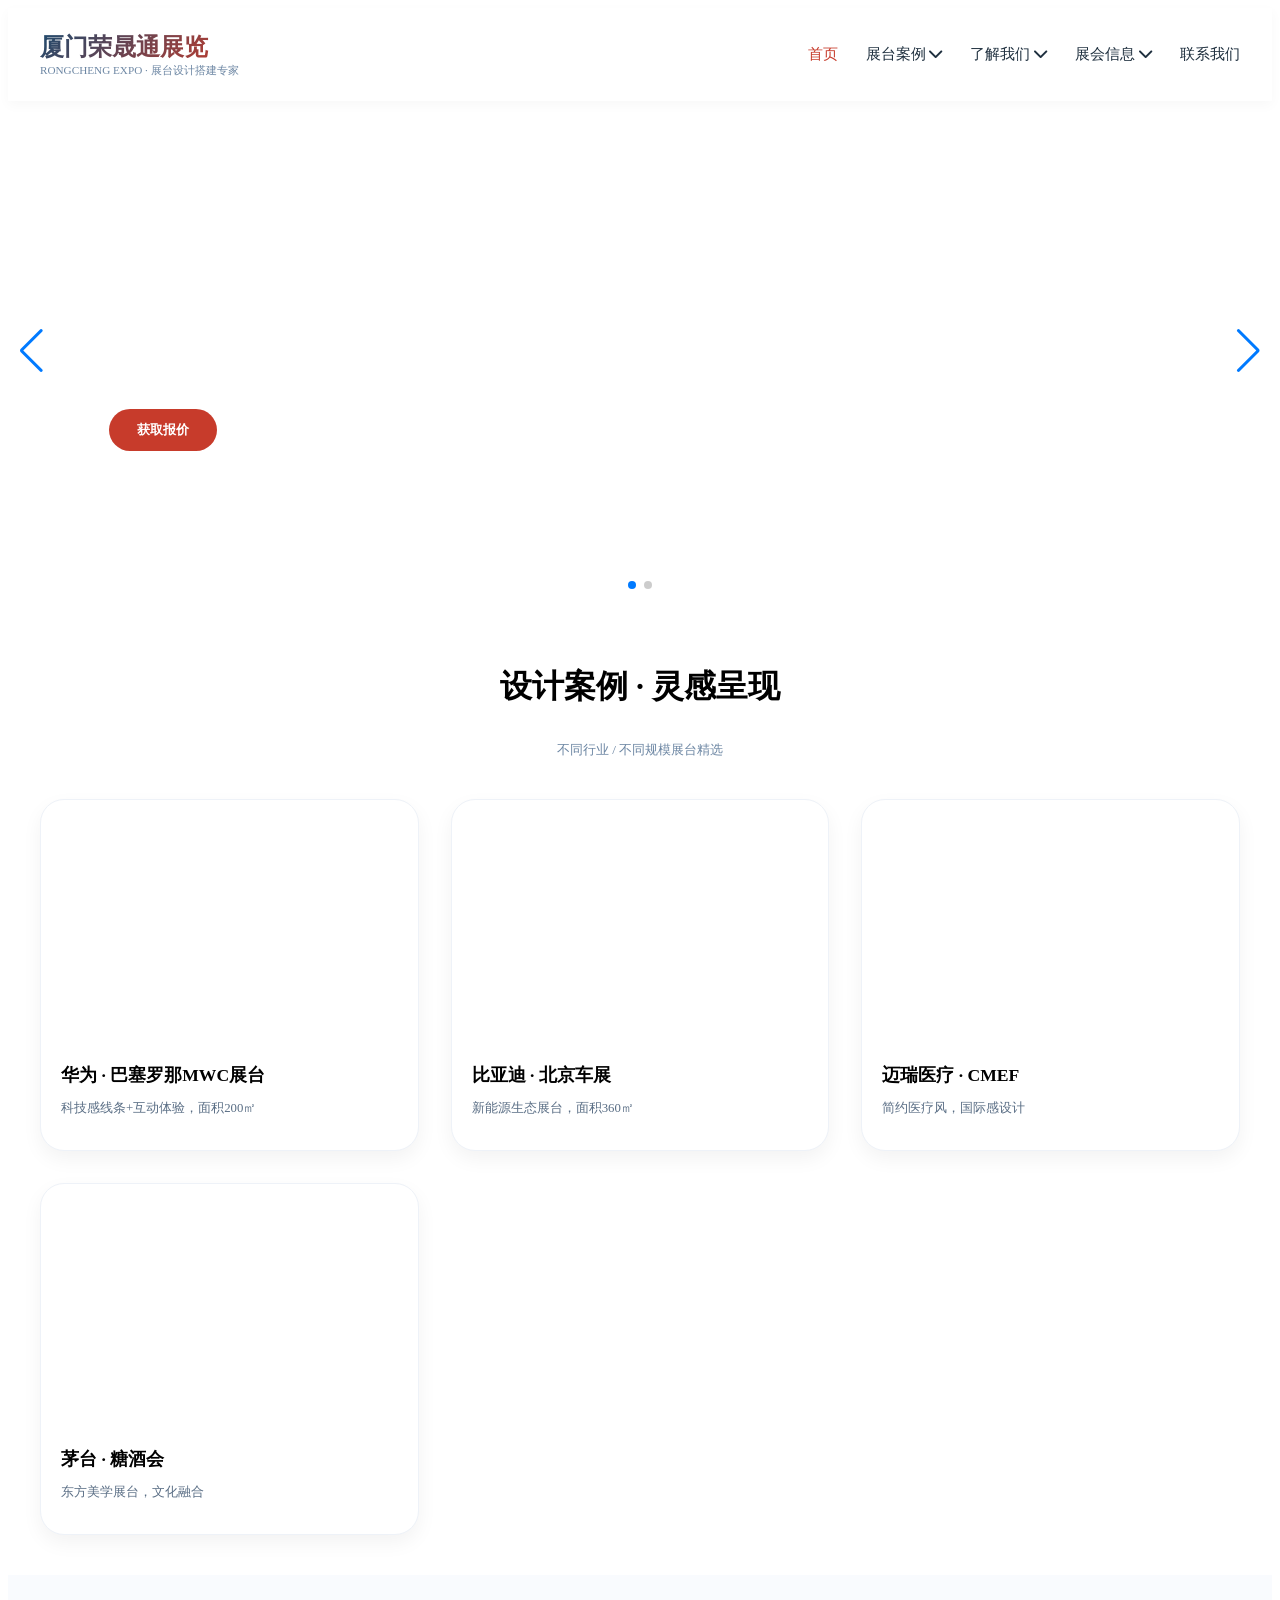
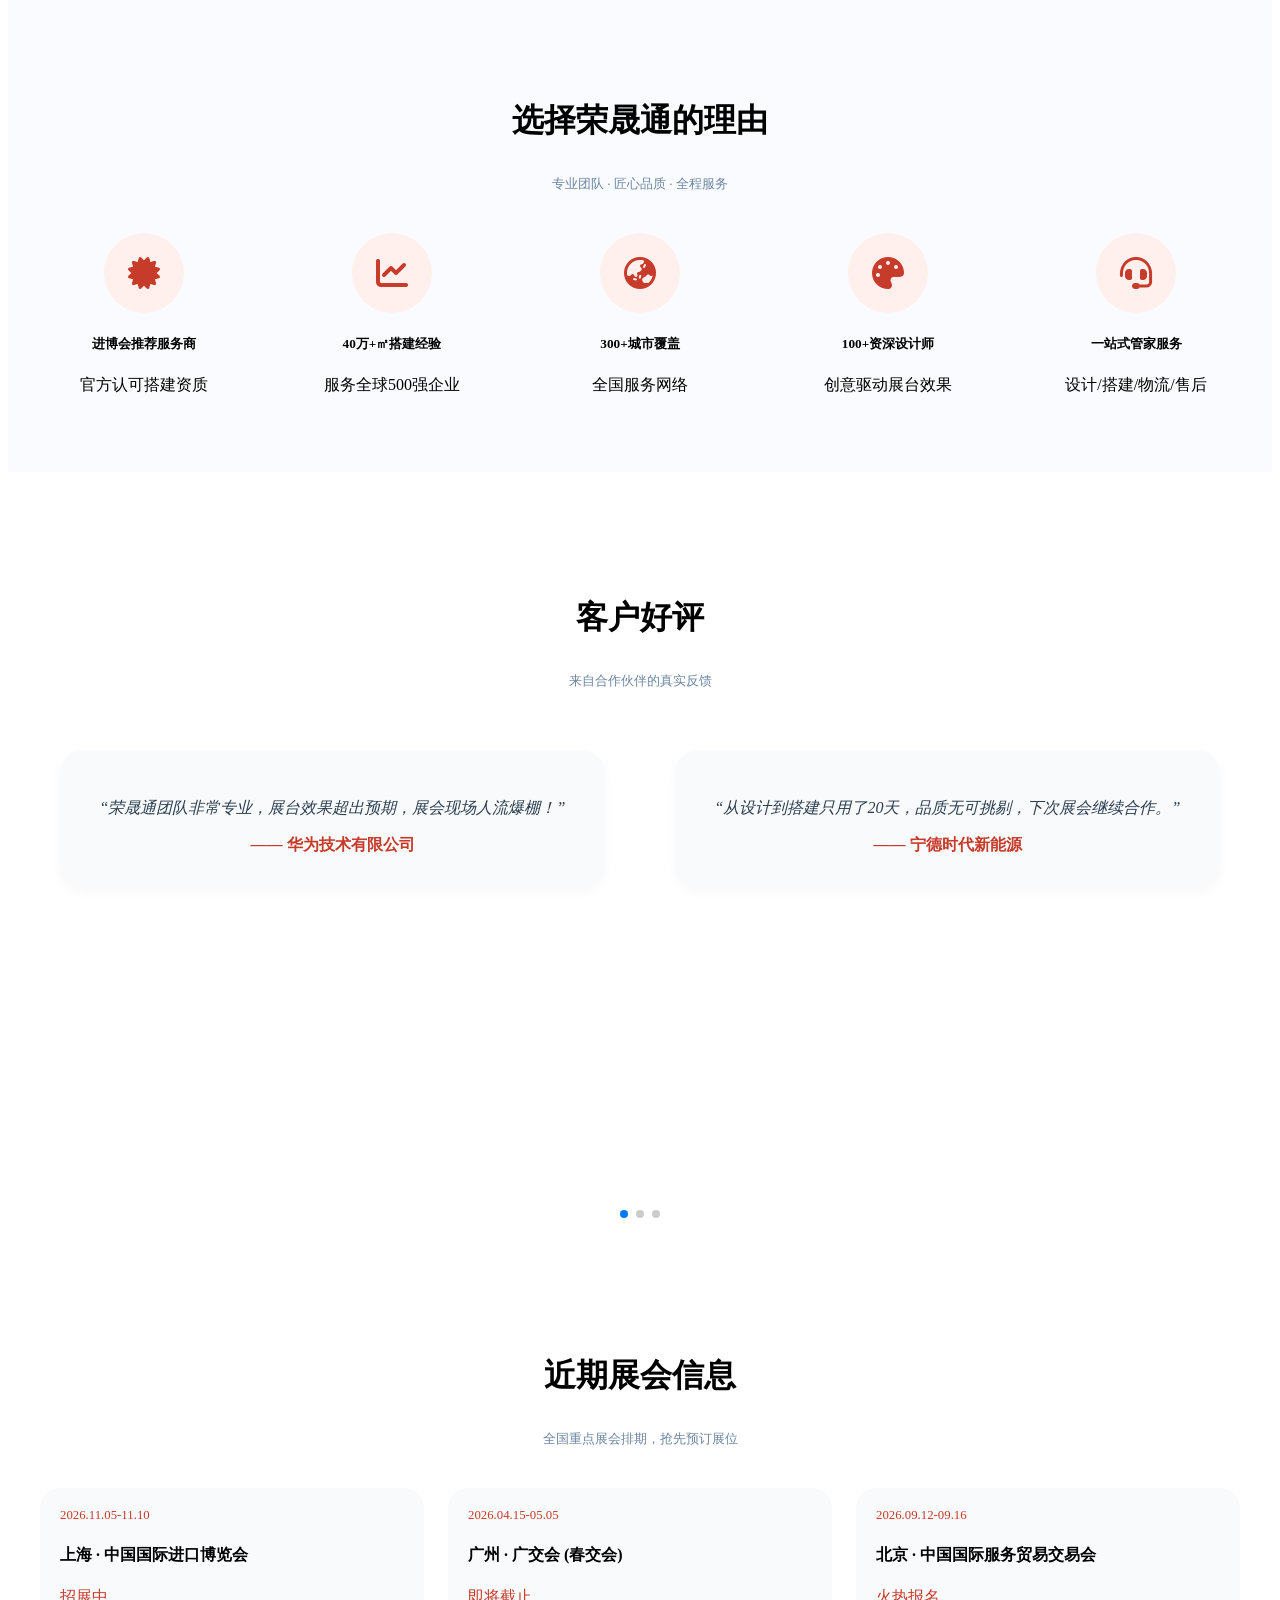
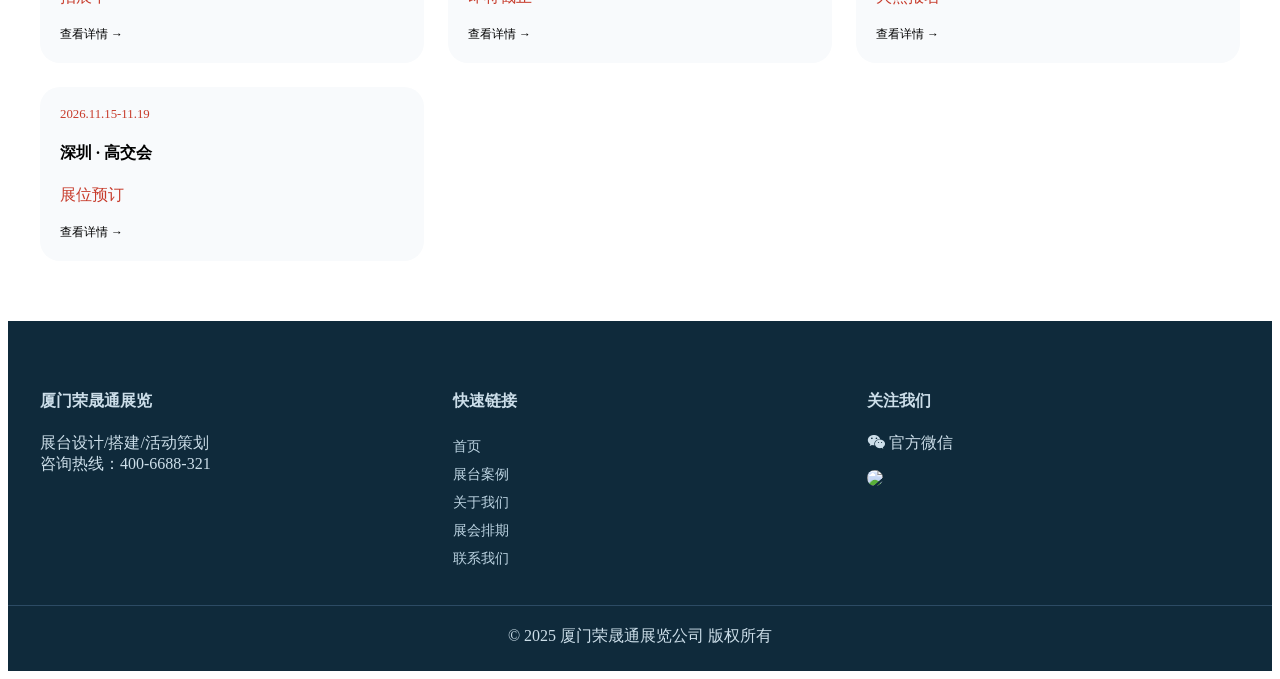
==== index.html @ c9ca5834 "Add files via upload" ====
<!DOCTYPE html>
<html lang="zh-CN">
<head>
    <meta charset="UTF-8">
    <meta name="viewport" content="width=device-width, initial-scale=1.0, maximum-scale=1.0, user-scalable=yes">
    <title>厦门荣晟通展览 | 全球展览设计搭建专家</title>
    <!-- 引入 Google Fonts & Font Awesome & Swiper -->
    <link href="https://fonts.googleapis.com/css2?family=Inter:opsz,wght@14..32,300;14..32,400;14..32,500;14..32,600;14..32,700;14..32,800&display=swap" rel="stylesheet">
    <link rel="stylesheet" href="https://cdnjs.cloudflare.com/ajax/libs/font-awesome/6.0.0-beta3/css/all.min.css">
    <link rel="stylesheet" href="https://cdn.jsdelivr.net/npm/swiper@11/swiper-bundle.min.css" />
    <!-- 引入公共样式（包含导航栏、页脚等） -->
    <link rel="stylesheet" href="common.css">
    <style>
        
        /* 轮播图 */
        .swiper {
            width: 100%;
            height: 500px;
        }
        .swiper-slide {
            background-size: cover;
            background-position: center;
            position: relative;
        }
        .slide-caption {
            position: absolute;
            bottom: 30%;
            left: 8%;
            color: white;
            z-index: 2;
            max-width: 550px;
        }
        .slide-caption h2 {
            font-size: 2.5rem;
            font-weight: 800;
            margin-bottom: 16px;
        }

        /* 通用标题 */
        .section-title {
            text-align: center;
            margin: 64px 0 40px;
        }
        .section-title h3 {
            font-size: 2rem;
            font-weight: 700;
        }
        .section-title small {
            color: #6c86a3;
            margin-top: 8px;
            display: block;
        }

        /* 卡片网格 (案例展示) */
        .case-grid {
            display: grid;
            grid-template-columns: repeat(auto-fill, minmax(320px, 1fr));
            gap: 32px;
            margin: 40px 0;
        }
        .case-card {
            background: white;
            border-radius: 24px;
            overflow: hidden;
            box-shadow: 0 8px 20px rgba(0,0,0,0.05);
            transition: 0.3s;
            cursor: pointer;
            border: 1px solid #eef2f8;
        }
        .case-card:hover {
            transform: translateY(-6px);
            box-shadow: 0 20px 30px -12px rgba(0,0,0,0.12);
        }
        .case-img {
            height: 220px;
            background-size: cover;
            background-position: center;
        }
        .case-info {
            padding: 20px;
        }
        .case-info h4 {
            font-size: 1.1rem;
            margin-bottom: 6px;
        }
        .case-info p {
            color: #5a6e85;
            font-size: 0.8rem;
        }

        /* 选择我们的理由 (5个特色) */
        .feature-section {
            background: #f9fbfe;
            padding: 60px 0;
            margin: 40px 0;
        }
        .features-grid {
            display: grid;
            grid-template-columns: repeat(auto-fit, minmax(200px, 1fr));
            gap: 40px;
            text-align: center;
        }
        .feature-icon {
            width: 80px;
            height: 80px;
            background: #fff0ed;
            border-radius: 60px;
            display: flex;
            align-items: center;
            justify-content: center;
            margin: 0 auto 20px;
            font-size: 2rem;
            color: #c73b2b;
        }

        /* 客户好评滚动（保持不变） */
        .testimonial-slider {
            background: #ffffff;
            padding: 20px 0 60px;
        }
        .testimonial-card {
            background: #f8fafc;
            border-radius: 24px;
            padding: 32px;
            text-align: center;
            margin: 20px;
            box-shadow: 0 4px 12px rgba(0,0,0,0.03);
        }
        .testimonial-card p {
            font-style: italic;
            color: #2c3e50;
        }
        .client-name {
            margin-top: 16px;
            font-weight: 600;
            color: #c73b2b;
        }

        /* 展会资讯列表 */
        .expo-news-grid {
            display: grid;
            grid-template-columns: repeat(auto-fill, minmax(300px, 1fr));
            gap: 24px;
            margin: 40px 0;
        }
        .news-item {
            background: #f8fafc;
            border-radius: 20px;
            padding: 20px;
            transition: 0.2s;
            cursor: pointer;
        }
        .news-date {
            color: #c73b2b;
            font-size: 0.8rem;
            margin-bottom: 8px;
        }

        /* 页脚 */
        .footer {
            background: #0f2a3b;
            color: #ccdee9;
            padding: 48px 0 24px;
            margin-top: 60px;
        }
        .footer-grid {
            display: grid;
            grid-template-columns: repeat(auto-fit, minmax(180px, 1fr));
            gap: 40px;
        }
        .footer a {
            color: #bdd4e2;
            text-decoration: none;
            font-size: 0.85rem;
            cursor: pointer;
            display: inline-block;
            margin: 5px 0;
        }
        .footer a:hover {
            color: white;
        }

        @media (max-width: 1024px) {
            .mega-menu {
                width: 90vw;
                left: 50%;
                transform: translateX(-50%);
            }
        }
        @media (max-width: 900px) {
            .nav-menu {
                display: none;
                width: 100%;
                flex-direction: column;
                background: white;
                padding: 20px;
                border-radius: 20px;
                gap: 20px;
            }
            .nav-menu.open {
                display: flex;
            }
            .mobile-toggle {
                display: block;
            }
            .mega-menu {
                position: static;
                width: 100%;
                transform: none;
                left: auto;
                box-shadow: none;
                padding: 16px 0 0 20px;
                opacity: 1;
                visibility: visible;
                display: none;
            }
            .nav-item:hover .mega-menu {
                display: block;
            }
            .container {
                padding: 0 20px;
            }
            .swiper {
                height: 350px;
            }
            .slide-caption h2 {
                font-size: 1.5rem;
            }
        }
        button, .case-card, .mega-link-item {
            cursor: pointer;
        }
        .btn-primary {
            background: #c73b2b;
            color: white;
            padding: 12px 28px;
            border-radius: 40px;
            font-weight: 600;
            display: inline-block;
            margin-top: 20px;
            border: none;
            font-family: inherit;
            cursor: pointer;
            text-decoration: none;
        }
        .more-btn {
            display: inline-block;
            margin-top: 20px;
            color: #c73b2b;
            font-weight: 600;
            text-decoration: none;
            cursor: pointer;
        }
    </style>
</head>
<body>


<!-- 主导航栏 (单层 + 巨型下拉) -->
<header class="main-navbar">
    <div class="container nav-container">
        <div class="logo-area">
            <div class="logo-text" onclick="location.href='index.html'">厦门荣晟通展览</div>
            <div class="logo-sub">RONGCHENG EXPO · 展台设计搭建专家</div>
        </div>
        <button class="mobile-toggle" id="mobileToggle"><i class="fas fa-bars"></i></button>
        <ul class="nav-menu" id="navMenu">
            <!-- 首页菜单添加 active 类实现高亮 -->
            <li class="nav-item active"><a href="index.html">首页</a></li>
            
            <!-- 展台设计案例 (巨型下拉 - 纵向布局) -->
            <li class="nav-item has-mega">
                <a href="case.html">展台案例 <i class="fas fa-chevron-down"></i></a>
                <div class="mega-menu">
                    <!-- 行业案例区块 -->
                    <div class="mega-section">
                        <h4>行业案例</h4>
                        <div class="mega-links">
                            <div class="mega-link-item" onclick="location.href='case.html?category=tech'">
                                <img src="https://picsum.photos/id/0/50/50" alt="科技"><div class="info"><h5>科技电子展台</h5><p>华为/大疆展台设计</p></div>
                            </div>
                            <div class="mega-link-item" onclick="location.href='case.html?category=medical'">
                                <img src="https://picsum.photos/id/20/50/50" alt="医疗"><div class="info"><h5>医疗健康展台</h5><p>进博会医疗展区标杆</p></div>
                            </div>
                            <div class="mega-link-item" onclick="location.href='case.html?category=auto'">
                                <img src="https://picsum.photos/id/91/50/50" alt="汽车"><div class="info"><h5>汽车工业展台</h5><p>比亚迪/宁德时代案例</p></div>
                            </div>
                        </div>
                    </div>
                    <!-- 按展台规模区块 -->
                    <div class="mega-section">
                        <h4>按展台规模</h4>
                        <div class="mega-links">
                            <div class="mega-link-item" onclick="location.href='case.html?size=small'">
                                <img src="https://picsum.photos/id/26/50/50" alt="小型"><div class="info"><h5>36㎡-100㎡精品展台</h5><p>轻巧灵动高性价比</p></div>
                            </div>
                            <div class="mega-link-item" onclick="location.href='case.html?size=medium'">
                                <img src="https://picsum.photos/id/42/50/50" alt="中型"><div class="info"><h5>100㎡-300㎡特装展台</h5><p>创意与功能融合</p></div>
                            </div>
                            <div class="mega-link-item" onclick="location.href='case.html?size=large'">
                                <img src="https://picsum.photos/id/58/50/50" alt="大型"><div class="info"><h5>300㎡+ 大型展位</h5><p>品牌地标级展台</p></div>
                            </div>
                        </div>
                    </div>
                    <!-- 底部公司链接（左对齐） -->
                    <div class="mega-company">
                        <div class="mega-link-item" onclick="location.href='case.html?featured=true'">
                            <i class="fas fa-star" style="font-size:1.5rem; color:#c73b2b;"></i>
                            <div class="info"><h5>优秀案例精选</h5><p>历年获奖展台合集 →</p></div>
                        </div>
                        <div class="mega-link-item" onclick="location.href='case.html'">
                            <i class="fas fa-th-large" style="font-size:1.5rem; color:#1e4a6e;"></i>
                            <div class="info"><h5>全部案例</h5><p>查看所有设计作品 →</p></div>
                        </div>
                    </div>
                </div>
            </li>

            <!-- 关于我们 (公司介绍+图片) -->
            <li class="nav-item has-mega">
                <a href="about.html">了解我们 <i class="fas fa-chevron-down"></i></a>
                <div class="mega-menu">
                    <div style="display: flex; gap: 24px;">
                        <img src="https://picsum.photos/id/104/120/120" style="border-radius: 16px; width: 100px; height: 100px; object-fit: cover;">
                        <div>
                            <h4 style="color:#1e4a6e;">厦门荣晟通展览</h4>
                            <p style="font-size: 0.8rem; margin: 8px 0;">专注展览行业15年，为5000+企业提供展台设计、搭建一站式服务，进博会推荐搭建商。</p>
                            <div class="mega-link-item" onclick="location.href='about.html'" style="padding-left:0;"><span>公司简介 →</span></div>
                            <div class="mega-link-item" onclick="location.href='about.html'" style="padding-left:0;"><span>资质荣誉 →</span></div>
                        </div>
                    </div>
                </div>
            </li>

            <!-- 展会信息 -->
            <li class="nav-item has-mega">
                <a href="expo.html">展会信息 <i class="fas fa-chevron-down"></i></a>
                <div class="mega-menu">
                    <div class="mega-section">
                        <h4>近期国内展会</h4>
                        <div class="mega-links">
                            <div class="mega-link-item" onclick="location.href='expo.html'"><div><i class="fas fa-map-marker-alt"></i> 上海 · 进博会</div><div style="font-size:0.7rem;">2026.11.05-11.10</div></div>
                            <div class="mega-link-item" onclick="location.href='expo.html'"><div><i class="fas fa-map-marker-alt"></i> 广州 · 广交会</div><div style="font-size:0.7rem;">2026.10.15-11.04</div></div>
                            <div class="mega-link-item" onclick="location.href='expo.html'"><div><i class="fas fa-map-marker-alt"></i> 北京 · 服贸会</div><div style="font-size:0.7rem;">2026.09.12-09.16</div></div>
                        </div>
                    </div>
                    <div class="mega-section">
                        <h4>热门行业展</h4>
                        <div class="mega-links">
                            <div class="mega-link-item" onclick="location.href='expo.html'"><span>电子科技展</span><span>深圳 · 4月</span></div>
                            <div class="mega-link-item" onclick="location.href='expo.html'"><span>医疗器械展</span><span>上海 · 5月</span></div>
                            <div class="mega-link-item" onclick="location.href='expo.html'"><span>食品饮料展</span><span>成都 · 7月</span></div>
                        </div>
                    </div>
                    <div class="mega-company"><div class="mega-link-item" onclick="location.href='expo.html'">查看全部展会排期 →</div></div>
                </div>
            </li>
            <li class="nav-item"><a href="contact.html">联系我们</a></li>
        </ul>
    </div>
</header>

<!-- 轮播图 -->
<div class="swiper mySwiper">
    <div class="swiper-wrapper">
        <div class="swiper-slide" style="background-image: url('https://picsum.photos/id/20/1600/600');"><div class="slide-caption"><h2>专业展台设计搭建</h2><p>从创意到落地，一站式服务</p><button class="btn-primary" onclick="location.href='contact.html'">获取报价</button></div></div>
        <div class="swiper-slide" style="background-image: url('https://picsum.photos/id/48/1600/600');"><div class="slide-caption"><h2>助力企业品牌出海</h2><p>全球展览一站式运营</p><button class="btn-primary" onclick="location.href='case.html'">查看案例</button></div></div>
    </div>
    <div class="swiper-pagination"></div>
    <div class="swiper-button-next"></div>
    <div class="swiper-button-prev"></div>
</div>

<!-- 案例展示区域 (首页图片+可点击) -->
<div class="container" id="caseShow">
    <div class="section-title"><h3>设计案例 · 灵感呈现</h3><small>不同行业 / 不同规模展台精选</small></div>
    <div class="case-grid" id="caseGrid"></div>
</div>

<!-- 选择我们的理由 (5个核心点) -->
<div class="feature-section">
    <div class="container">
        <div class="section-title"><h3>选择荣晟通的理由</h3><small>专业团队 · 匠心品质 · 全程服务</small></div>
        <div class="features-grid">
            <div><div class="feature-icon"><i class="fas fa-certificate"></i></div><h5>进博会推荐服务商</h5><p>官方认可搭建资质</p></div>
            <div><div class="feature-icon"><i class="fas fa-chart-line"></i></div><h5>40万+㎡搭建经验</h5><p>服务全球500强企业</p></div>
            <div><div class="feature-icon"><i class="fas fa-globe-asia"></i></div><h5>300+城市覆盖</h5><p>全国服务网络</p></div>
            <div><div class="feature-icon"><i class="fas fa-palette"></i></div><h5>100+资深设计师</h5><p>创意驱动展台效果</p></div>
            <div><div class="feature-icon"><i class="fas fa-headset"></i></div><h5>一站式管家服务</h5><p>设计/搭建/物流/售后</p></div>
        </div>
    </div>
</div>

<!-- 客户好评（保持不变） -->
<div class="testimonial-slider">
    <div class="container">
        <div class="section-title"><h3>客户好评</h3><small>来自合作伙伴的真实反馈</small></div>
        <div class="swiper testimonialSwiper">
            <div class="swiper-wrapper">
                <div class="swiper-slide"><div class="testimonial-card"><p>“荣晟通团队非常专业，展台效果超出预期，展会现场人流爆棚！”</p><div class="client-name">—— 华为技术有限公司</div></div></div>
                <div class="swiper-slide"><div class="testimonial-card"><p>“从设计到搭建只用了20天，品质无可挑剔，下次展会继续合作。”</p><div class="client-name">—— 宁德时代新能源</div></div></div>
                <div class="swiper-slide"><div class="testimonial-card"><p>“设计理念新颖，施工细节到位，助我们拿下大客户订单。”</p><div class="client-name">—— 迈瑞医疗</div></div></div>
            </div>
            <div class="swiper-pagination"></div>
        </div>
    </div>
</div>

<!-- 展会资讯列表 (全国各地展会) -->
<div class="container">
    <div class="section-title"><h3>近期展会信息</h3><small>全国重点展会排期，抢先预订展位</small></div>
    <div class="expo-news-grid" id="expoNewsGrid"></div>
</div>

<!-- 页脚 -->
<footer class="footer">
    <div class="container footer-grid">
        <div><h4>厦门荣晟通展览</h4><p>展台设计/搭建/活动策划<br>咨询热线：400-6688-321</p></div>
        <div><h4>快速链接</h4><a href="index.html">首页</a><br><a href="case.html">展台案例</a><br><a href="about.html">关于我们</a><br><a href="expo.html">展会排期</a><br><a href="contact.html">联系我们</a></div>
        <div><h4>关注我们</h4><p><i class="fab fa-weixin"></i> 官方微信</p><img src="https://picsum.photos/id/20/100/80" style="width:80px; border-radius:8px;"></div>
    </div>
    <div class="container" style="text-align:center; margin-top:32px; border-top:1px solid #2c4b64; padding-top:20px;">© 2025 厦门荣晟通展览公司 版权所有</div>
</footer>

<script src="https://cdn.jsdelivr.net/npm/swiper@11/swiper-bundle.min.js"></script>
<script src="common.js"></script>
<script>
    // 案例数据
    const cases = [
        { img: "https://picsum.photos/id/30/400/240", title: "华为 · 巴塞罗那MWC展台", desc: "科技感线条+互动体验，面积200㎡", type: "科技" },
        { img: "https://picsum.photos/id/91/400/240", title: "比亚迪 · 北京车展", desc: "新能源生态展台，面积360㎡", type: "汽车" },
        { img: "https://picsum.photos/id/58/400/240", title: "迈瑞医疗 · CMEF", desc: "简约医疗风，国际感设计", type: "医疗" },
        { img: "https://picsum.photos/id/96/400/240", title: "茅台 · 糖酒会", desc: "东方美学展台，文化融合", type: "消费品" }
    ];
    function renderCases() {
        const grid = document.getElementById("caseGrid");
        if(grid) grid.innerHTML = cases.map(c => `
            <div class="case-card" onclick="location.href='case.html'">
                <div class="case-img" style="background-image: url('${c.img}');"></div>
                <div class="case-info"><h4>${c.title}</h4><p>${c.desc}</p></div>
            </div>
        `).join('');
    }

    // 展会资讯数据
    const expoNews = [
        { city: "上海", name: "中国国际进口博览会", date: "2026.11.05-11.10", status: "招展中" },
        { city: "广州", name: "广交会 (春交会)", date: "2026.04.15-05.05", status: "即将截止" },
        { city: "北京", name: "中国国际服务贸易交易会", date: "2026.09.12-09.16", status: "火热报名" },
        { city: "深圳", name: "高交会", date: "2026.11.15-11.19", status: "展位预订" }
    ];
    function renderExpoNews() {
        const container = document.getElementById("expoNewsGrid");
        if(container) container.innerHTML = expoNews.map(n => `
            <div class="news-item" onclick="location.href='expo.html'">
                <div class="news-date">${n.date}</div>
                <h4>${n.city} · ${n.name}</h4>
                <p style="color:#c73b2b; font-weight:500;">${n.status}</p>
                <span style="font-size:0.75rem;">查看详情 →</span>
            </div>
        `).join('');
    }

   

    // 轮播图初始化
    new Swiper('.mySwiper', { loop: true, autoplay: { delay: 4000 }, pagination: { el: '.swiper-pagination' }, navigation: { nextEl: '.swiper-button-next', prevEl: '.swiper-button-prev' } });
    new Swiper('.testimonialSwiper', { loop: true, autoplay: { delay: 3000 }, slidesPerView: 1, spaceBetween: 30, breakpoints: { 768: { slidesPerView: 2 } }, pagination: { el: '.swiper-pagination', clickable: true } });

    renderCases();
    renderExpoNews();
    initMobile();
</script>
</body>
</html>
---- common.css ----
/* common.css - 导航栏、页脚等全局样式 */

/* 全局容器（已存在，确保 footer 内也使用同一容器） */
.container {
    max-width: 1400px;
    margin: 0 auto;
    padding: 0 32px;  /* 关键：左右内边距保证内容不贴边 */
}

/* 主导航栏样式 */
.main-navbar {
    background: #ffffff;
    box-shadow: 0 4px 12px rgba(0, 0, 0, 0.03);
    position: sticky;
    top: 0;
    z-index: 100;
    padding: 12px 0;
}
.nav-container {
    display: flex;
    align-items: center;
    justify-content: space-between;
    flex-wrap: wrap;
}
.logo-area {
    display: flex;
    flex-direction: column;
}
.logo-text {
    font-size: 1.5rem;
    font-weight: 800;
    background: linear-gradient(135deg, #1e4a6e, #c73b2b);
    background-clip: text;
    -webkit-background-clip: text;
    color: transparent;
    cursor: pointer;
}
.logo-sub {
    font-size: 0.7rem;
    color: #6c86a3;
}
.nav-menu {
    display: flex;
    gap: 28px;
    list-style: none;
    align-items: center;
}
.nav-item {
    position: relative;
}
.nav-item > a {
    text-decoration: none;
    font-weight: 500;
    color: #1e2f3e;
    padding: 8px 0;
    display: inline-block;
    transition: 0.2s;
    font-size: 0.95rem;
}
.nav-item > a:hover,
.nav-item.active > a {
    color: #c73b2b;
}

/* 巨型下拉菜单 */
.mega-menu {
    position: absolute;
    top: 45px;
    left: 50%;
    transform: translateX(-50%);
    width: 280px;                /* 从 420px 缩小到 320px */
    background: #ffffff;
    border-radius: 20px;
    box-shadow: 0 20px 35px -12px rgba(0, 0, 0, 0.15);
    opacity: 0;
    visibility: hidden;
    transition: all 0.25s ease;
    z-index: 200;
    border: 1px solid #eef2f8;
    padding: 12px;               /* 内边距略微减小 */
}
.nav-item:hover .mega-menu {
    opacity: 1;
    visibility: visible;
    top: 40px;
}
.mega-section {
    margin-bottom: 8px;
}
.mega-section h4 {
    font-size: 0.95rem;
    color: #1e4a6e;
    border-left: 3px solid #c73b2b;
    padding-left: 10px;
    margin-bottom: 8px;
}
.mega-links {
    display: flex;
    flex-direction: column;
    gap: 2px;
}
.mega-link-item {
    display: flex;
    align-items: center;
    gap: 10px;
    padding: 4px 8px;
    border-radius: 12px;
    transition: 0.2s;
    cursor: pointer;
    text-decoration: none;
    color: #2c3e50;
}
.mega-link-item:hover {
    background: #f8fafc;
}
.mega-link-item img {
    width: 42px;
    height: 42px;
    border-radius: 10px;
    object-fit: cover;
}
.mega-link-item .info h5 {
    font-size: 0.8rem;
    font-weight: 600;
    margin-top: 8px;
    margin-bottom: 0;
}
.mega-link-item .info p {
    font-size: 0.65rem;
    color: #6c86a3;
    margin-top: 6px; 
    margin-bottom: 8px; 
}

.mega-company {
    margin-top: 8px;
    padding-top: 8px;
    border-top: 1px solid #eef2f8;
    display: flex;
    flex-direction: column;
    gap: 8px;
}
.mega-company .mega-link-item {
    padding-left: 0;
}
.mobile-toggle {
    display: none;
    background: none;
    border: none;
    font-size: 1.6rem;
    cursor: pointer;
}

/* 页脚样式 - 确保左右有内边距，内容不靠边 */
.footer {
    background: #0f2a3b;
    color: #ccdee9;
    padding: 48px 0 24px;
    margin-top: 60px;
}
/* 注意：.footer .container 已经继承全局 .container 的 padding: 0 32px，无需重复 */
.footer-grid {
    display: grid;
    grid-template-columns: repeat(auto-fit, minmax(180px, 1fr));
    gap: 40px;
}
.footer a {
    color: #bdd4e2;
    text-decoration: none;
    font-size: 0.85rem;
    cursor: pointer;
    display: inline-block;
    margin: 5px 0;
}
.footer a:hover {
    color: white;
}

/* 响应式 */
@media (max-width: 1024px) {
    .mega-menu {
        width: 90vw;
        left: 50%;
        transform: translateX(-50%);
    }
}
@media (max-width: 900px) {
    .nav-menu {
        display: none;
        width: 100%;
        flex-direction: column;
        background: white;
        padding: 20px;
        border-radius: 20px;
        gap: 20px;
    }
    .nav-menu.open {
        display: flex;
    }
    .mobile-toggle {
        display: block;
    }
    .mega-menu {
        position: static;
        width: 100%;
        transform: none;
        left: auto;
        box-shadow: none;
        padding: 16px 0 0 20px;
        opacity: 1;
        visibility: visible;
        display: none;
    }
    .nav-item:hover .mega-menu {
        display: block;
    }
    .container {
        padding: 0 20px;   /* 移动端减小内边距 */
    }
}
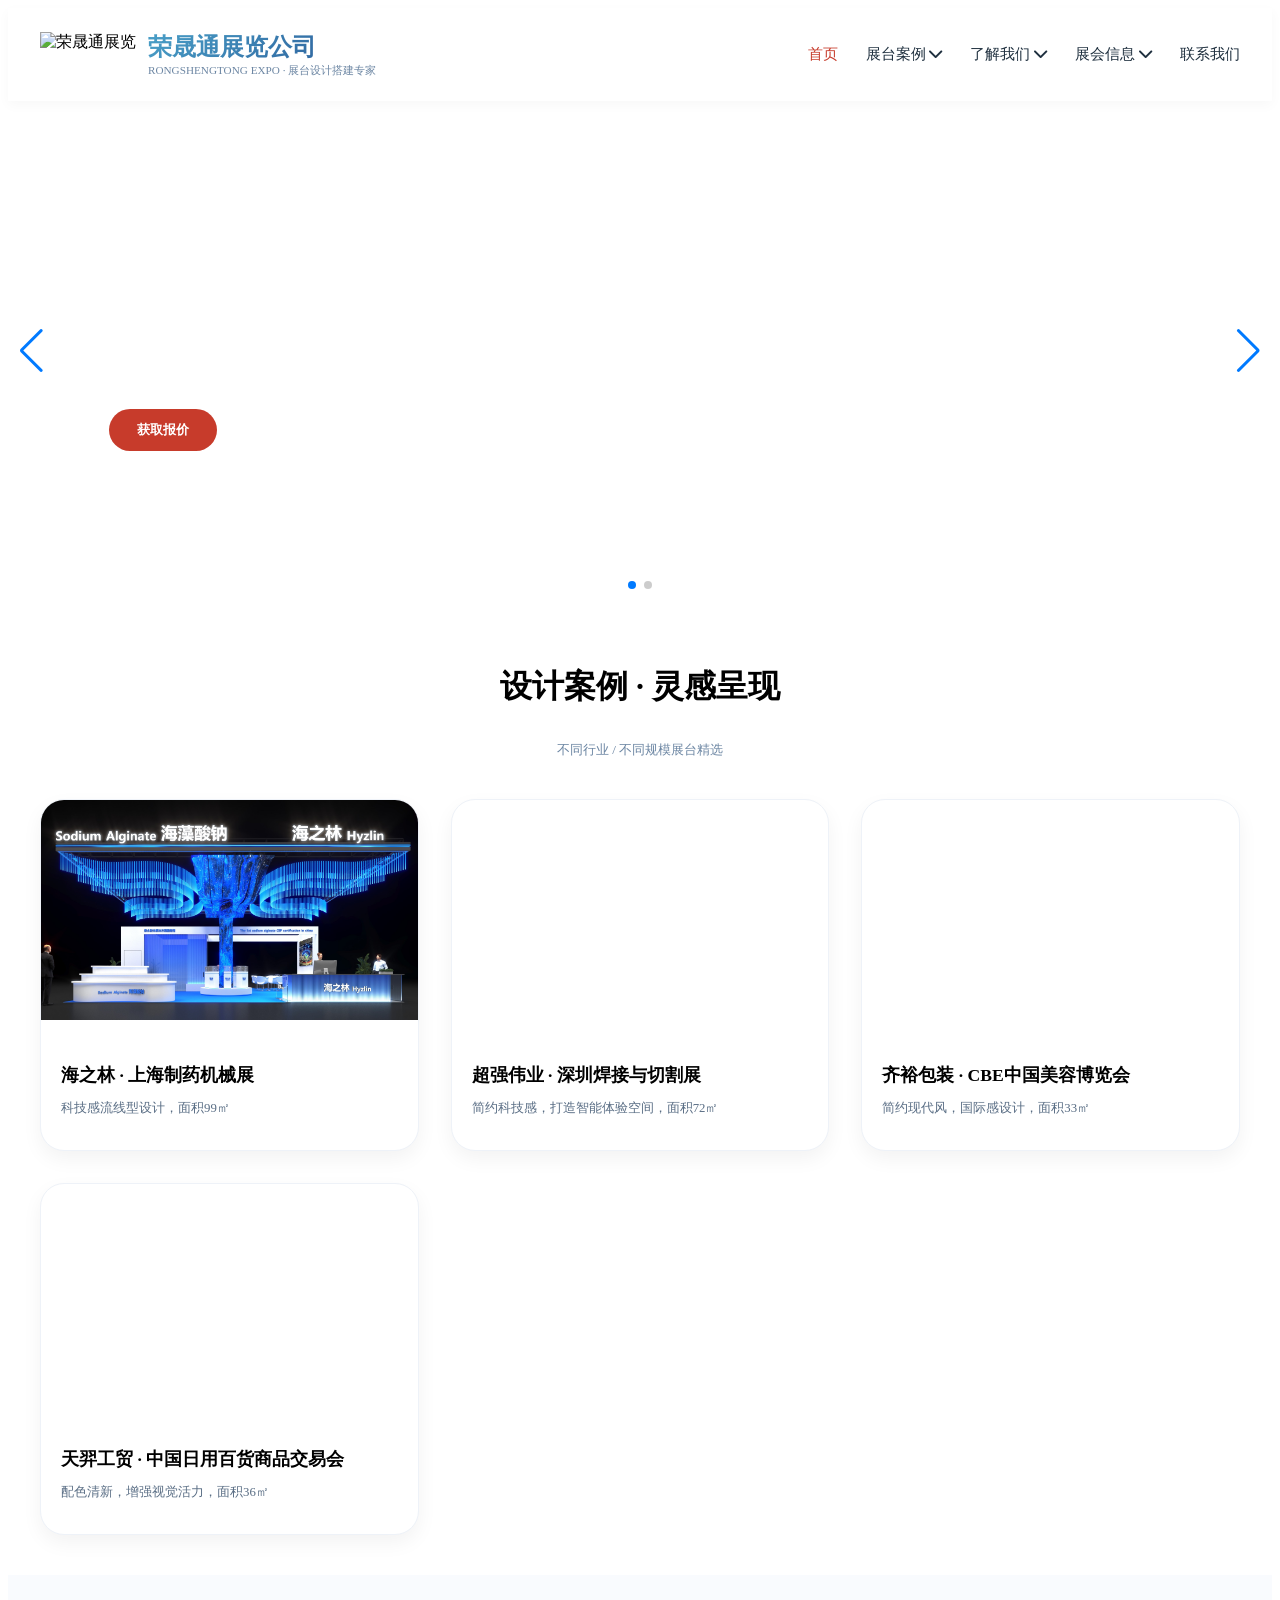
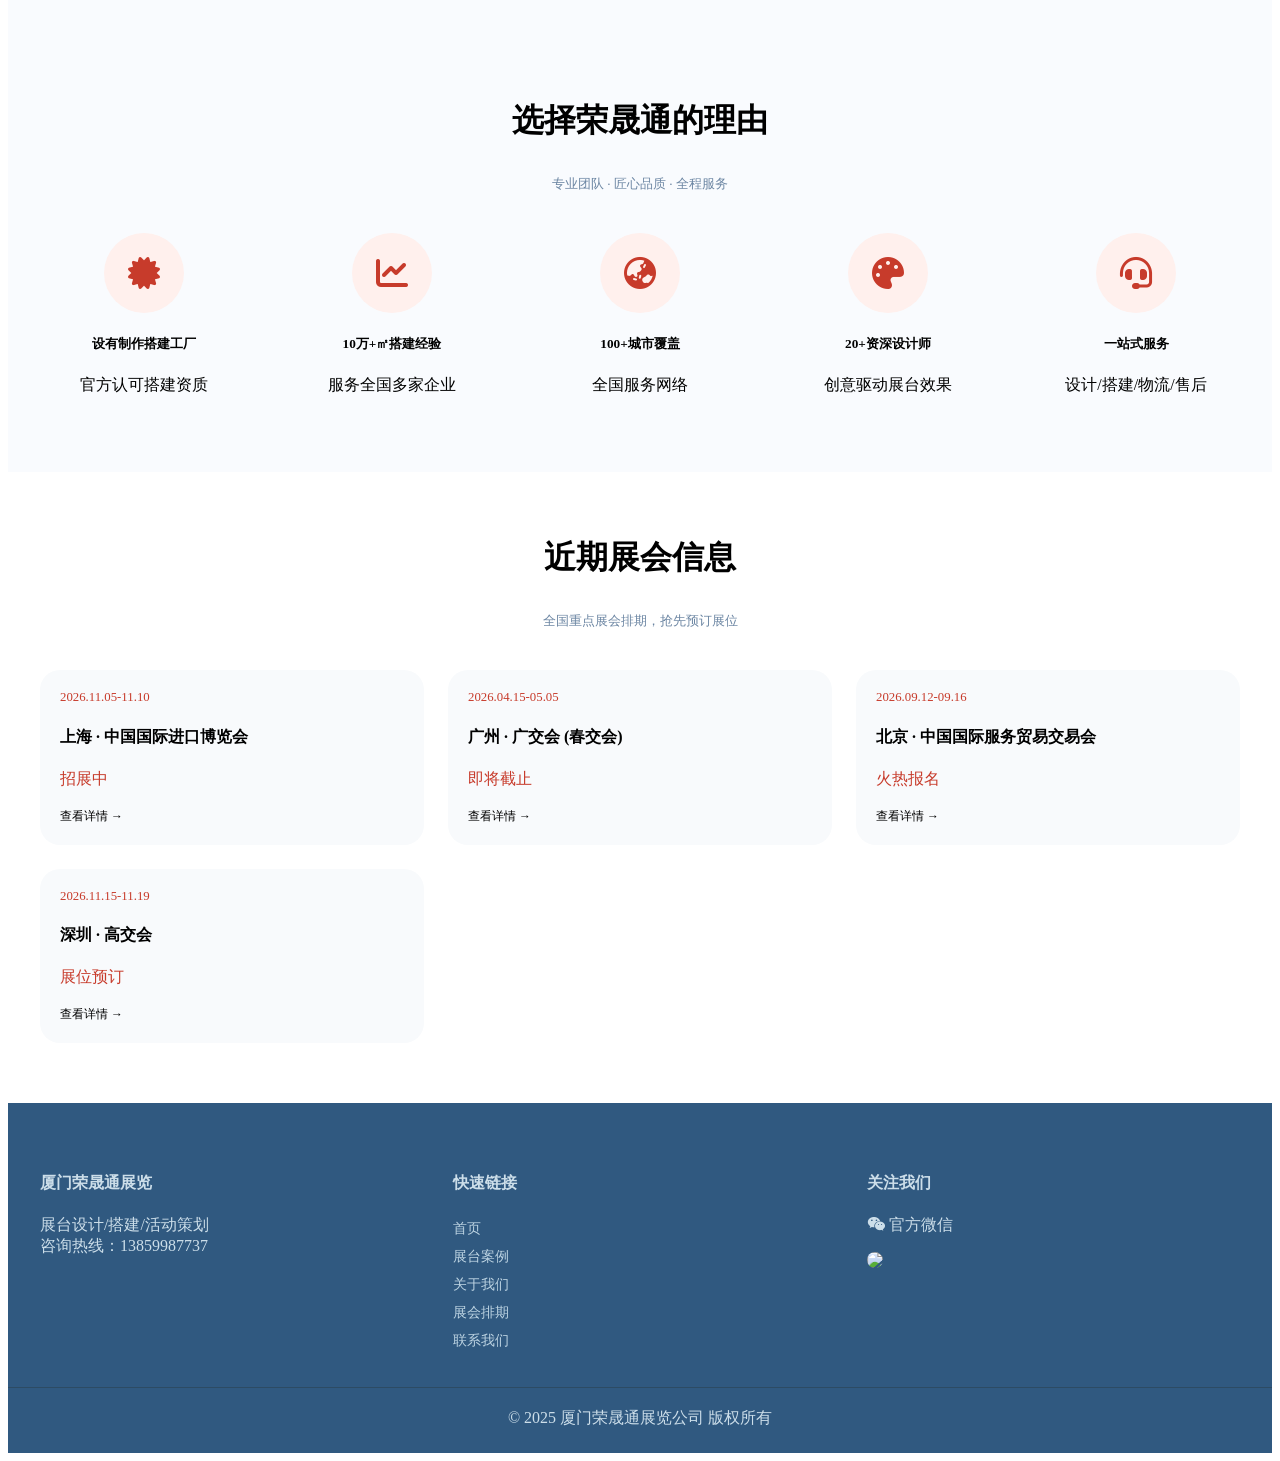
==== commit a28919e5: "Update index.html" ====
--- a/index.html
+++ b/index.html
@@ -3,7 +3,7 @@
 <head>
     <meta charset="UTF-8">
     <meta name="viewport" content="width=device-width, initial-scale=1.0, maximum-scale=1.0, user-scalable=yes">
-    <title>厦门荣晟通展览 | 全球展览设计搭建专家</title>
+    <title>荣晟通展览公司 | 展览设计搭建专家</title>
     <!-- 引入 Google Fonts & Font Awesome & Swiper -->
     <link href="https://fonts.googleapis.com/css2?family=Inter:opsz,wght@14..32,300;14..32,400;14..32,500;14..32,600;14..32,700;14..32,800&display=swap" rel="stylesheet">
     <link rel="stylesheet" href="https://cdnjs.cloudflare.com/ajax/libs/font-awesome/6.0.0-beta3/css/all.min.css">
@@ -11,7 +11,6 @@
     <!-- 引入公共样式（包含导航栏、页脚等） -->
     <link rel="stylesheet" href="common.css">
     <style>
-        
         /* 轮播图 */
         .swiper {
             width: 100%;
@@ -156,29 +155,7 @@
             margin-bottom: 8px;
         }
 
-        /* 页脚 */
-        .footer {
-            background: #0f2a3b;
-            color: #ccdee9;
-            padding: 48px 0 24px;
-            margin-top: 60px;
-        }
-        .footer-grid {
-            display: grid;
-            grid-template-columns: repeat(auto-fit, minmax(180px, 1fr));
-            gap: 40px;
-        }
-        .footer a {
-            color: #bdd4e2;
-            text-decoration: none;
-            font-size: 0.85rem;
-            cursor: pointer;
-            display: inline-block;
-            margin: 5px 0;
-        }
-        .footer a:hover {
-            color: white;
-        }
+        /* 注意：页脚样式已移至 common.css，此处不再重复定义 */
 
         @media (max-width: 1024px) {
             .mega-menu {
@@ -255,13 +232,15 @@
 </head>
 <body>
 
-
 <!-- 主导航栏 (单层 + 巨型下拉) -->
 <header class="main-navbar">
     <div class="container nav-container">
-        <div class="logo-area">
-            <div class="logo-text" onclick="location.href='index.html'">厦门荣晟通展览</div>
-            <div class="logo-sub">RONGCHENG EXPO · 展台设计搭建专家</div>
+        <div class="logo-area" style="display: flex !important; flex-direction: row !important; align-items: center; gap: 12px; flex-wrap: nowrap;">
+            <img src="images/logo.jpg" alt="荣晟通展览" style="height: 45px; width: auto; flex-shrink: 0;">
+            <div>
+                <div class="logo-text" style="background: linear-gradient(135deg, #499FC7, #2A5997); background-clip: text; -webkit-background-clip: text; color: transparent;" onclick="location.href='index.html'">荣晟通展览公司</div>
+                <div class="logo-sub">RONGSHENGTONG EXPO · 展台设计搭建专家</div>
+            </div>
         </div>
         <button class="mobile-toggle" id="mobileToggle"><i class="fas fa-bars"></i></button>
         <ul class="nav-menu" id="navMenu">
@@ -272,47 +251,10 @@
             <li class="nav-item has-mega">
                 <a href="case.html">展台案例 <i class="fas fa-chevron-down"></i></a>
                 <div class="mega-menu">
-                    <!-- 行业案例区块 -->
-                    <div class="mega-section">
-                        <h4>行业案例</h4>
-                        <div class="mega-links">
-                            <div class="mega-link-item" onclick="location.href='case.html?category=tech'">
-                                <img src="https://picsum.photos/id/0/50/50" alt="科技"><div class="info"><h5>科技电子展台</h5><p>华为/大疆展台设计</p></div>
-                            </div>
-                            <div class="mega-link-item" onclick="location.href='case.html?category=medical'">
-                                <img src="https://picsum.photos/id/20/50/50" alt="医疗"><div class="info"><h5>医疗健康展台</h5><p>进博会医疗展区标杆</p></div>
-                            </div>
-                            <div class="mega-link-item" onclick="location.href='case.html?category=auto'">
-                                <img src="https://picsum.photos/id/91/50/50" alt="汽车"><div class="info"><h5>汽车工业展台</h5><p>比亚迪/宁德时代案例</p></div>
-                            </div>
-                        </div>
-                    </div>
-                    <!-- 按展台规模区块 -->
-                    <div class="mega-section">
-                        <h4>按展台规模</h4>
-                        <div class="mega-links">
-                            <div class="mega-link-item" onclick="location.href='case.html?size=small'">
-                                <img src="https://picsum.photos/id/26/50/50" alt="小型"><div class="info"><h5>36㎡-100㎡精品展台</h5><p>轻巧灵动高性价比</p></div>
-                            </div>
-                            <div class="mega-link-item" onclick="location.href='case.html?size=medium'">
-                                <img src="https://picsum.photos/id/42/50/50" alt="中型"><div class="info"><h5>100㎡-300㎡特装展台</h5><p>创意与功能融合</p></div>
-                            </div>
-                            <div class="mega-link-item" onclick="location.href='case.html?size=large'">
-                                <img src="https://picsum.photos/id/58/50/50" alt="大型"><div class="info"><h5>300㎡+ 大型展位</h5><p>品牌地标级展台</p></div>
-                            </div>
-                        </div>
-                    </div>
-                    <!-- 底部公司链接（左对齐） -->
-                    <div class="mega-company">
-                        <div class="mega-link-item" onclick="location.href='case.html?featured=true'">
-                            <i class="fas fa-star" style="font-size:1.5rem; color:#c73b2b;"></i>
-                            <div class="info"><h5>优秀案例精选</h5><p>历年获奖展台合集 →</p></div>
-                        </div>
-                        <div class="mega-link-item" onclick="location.href='case.html'">
-                            <i class="fas fa-th-large" style="font-size:1.5rem; color:#1e4a6e;"></i>
-                            <div class="info"><h5>全部案例</h5><p>查看所有设计作品 →</p></div>
-                        </div>
-                    </div>
+                    <!-- 下拉菜单内容同之前，此处略 -->
+                    <div class="mega-section"><h4>行业案例</h4><div class="mega-links"><div class="mega-link-item" onclick="location.href='case.html?category=tech'"><img src="images/case/case1-1.jpg" alt="科技"><div class="info"><h5>科技电子展台</h5><p>科技/机械设备展台设计</p></div></div><div class="mega-link-item" onclick="location.href='case.html?category=medical'"><img src="images/case/case5-1.jpg" alt="医疗"><div class="info"><h5>美容美妆展台</h5><p>美容/医疗健康展台设计搭建</p></div></div><div class="mega-link-item" onclick="location.href='case.html?category=auto'"><img src="images/case/case4-1.jpg" alt="日用礼品"><div class="info"><h5>日用礼品台</h5><p>日用品小展台设计</p></div></div></div></div>
+                    <div class="mega-section"><h4>按展台规模</h4><div class="mega-links"><div class="mega-link-item" onclick="location.href='case.html?size=small'"><img src="images/case/case3-1.jpg" alt="小型"><div class="info"><h5>9㎡-36㎡精品展台</h5><p>轻巧灵动高性价比</p></div></div><div class="mega-link-item" onclick="location.href='case.html?size=medium'"><img src="images/case/case2-1.jpg" alt="中型"><div class="info"><h5>36㎡-72㎡特装展台</h5><p>创意与功能融合</p></div></div><div class="mega-link-item" onclick="location.href='case.html?size=large'"><img src="images/case/case7-1.jpg" alt="大型"><div class="info"><h5>80㎡+ 大型展位</h5><p>品牌地标级展台</p></div></div></div></div>
+                    <div class="mega-company"><div class="mega-link-item" onclick="location.href='case.html?built=true'"><i class="fas fa-star" style="font-size:1.5rem; color:#c73b2b;"></i><div class="info"><h5>落地案例精选</h5><p>成功搭建展台合集 →</p></div></div><div class="mega-link-item" onclick="location.href='case.html'"><i class="fas fa-th-large" style="font-size:1.5rem; color:#1e4a6e;"></i><div class="info"><h5>全部案例</h5><p>查看所有设计作品 →</p></div></div></div>
                 </div>
             </li>
 
@@ -324,7 +266,7 @@
                         <img src="https://picsum.photos/id/104/120/120" style="border-radius: 16px; width: 100px; height: 100px; object-fit: cover;">
                         <div>
                             <h4 style="color:#1e4a6e;">厦门荣晟通展览</h4>
-                            <p style="font-size: 0.8rem; margin: 8px 0;">专注展览行业15年，为5000+企业提供展台设计、搭建一站式服务，进博会推荐搭建商。</p>
+                            <p style="font-size: 0.8rem; margin: 8px 0;">专注展览行业15年，为500+企业提供展台设计、搭建一站式服务，在全国多地拥有合作搭建商。</p>
                             <div class="mega-link-item" onclick="location.href='about.html'" style="padding-left:0;"><span>公司简介 →</span></div>
                             <div class="mega-link-item" onclick="location.href='about.html'" style="padding-left:0;"><span>资质荣誉 →</span></div>
                         </div>
@@ -363,8 +305,8 @@
 <!-- 轮播图 -->
 <div class="swiper mySwiper">
     <div class="swiper-wrapper">
-        <div class="swiper-slide" style="background-image: url('https://picsum.photos/id/20/1600/600');"><div class="slide-caption"><h2>专业展台设计搭建</h2><p>从创意到落地，一站式服务</p><button class="btn-primary" onclick="location.href='contact.html'">获取报价</button></div></div>
-        <div class="swiper-slide" style="background-image: url('https://picsum.photos/id/48/1600/600');"><div class="slide-caption"><h2>助力企业品牌出海</h2><p>全球展览一站式运营</p><button class="btn-primary" onclick="location.href='case.html'">查看案例</button></div></div>
+        <div class="swiper-slide" style="background-image: url('images/lbt1.jpg');"><div class="slide-caption"><h2>专业展台设计搭建</h2><p>从创意到落地，一站式服务</p><button class="btn-primary" onclick="location.href='contact.html'">获取报价</button></div></div>
+        <div class="swiper-slide" style="background-image: url('images/lbt2.jpg');"><div class="slide-caption"><h2>服务全国各大展会</h2><p>全国范围，快速响应，品质保障</p><button class="btn-primary" onclick="location.href='case.html'">查看案例</button></div></div>
     </div>
     <div class="swiper-pagination"></div>
     <div class="swiper-button-next"></div>
@@ -382,17 +324,17 @@
     <div class="container">
         <div class="section-title"><h3>选择荣晟通的理由</h3><small>专业团队 · 匠心品质 · 全程服务</small></div>
         <div class="features-grid">
-            <div><div class="feature-icon"><i class="fas fa-certificate"></i></div><h5>进博会推荐服务商</h5><p>官方认可搭建资质</p></div>
-            <div><div class="feature-icon"><i class="fas fa-chart-line"></i></div><h5>40万+㎡搭建经验</h5><p>服务全球500强企业</p></div>
-            <div><div class="feature-icon"><i class="fas fa-globe-asia"></i></div><h5>300+城市覆盖</h5><p>全国服务网络</p></div>
-            <div><div class="feature-icon"><i class="fas fa-palette"></i></div><h5>100+资深设计师</h5><p>创意驱动展台效果</p></div>
-            <div><div class="feature-icon"><i class="fas fa-headset"></i></div><h5>一站式管家服务</h5><p>设计/搭建/物流/售后</p></div>
+            <div><div class="feature-icon"><i class="fas fa-certificate"></i></div><h5>设有制作搭建工厂</h5><p>官方认可搭建资质</p></div>
+            <div><div class="feature-icon"><i class="fas fa-chart-line"></i></div><h5>10万+㎡搭建经验</h5><p>服务全国多家企业</p></div>
+            <div><div class="feature-icon"><i class="fas fa-globe-asia"></i></div><h5>100+城市覆盖</h5><p>全国服务网络</p></div>
+            <div><div class="feature-icon"><i class="fas fa-palette"></i></div><h5>20+资深设计师</h5><p>创意驱动展台效果</p></div>
+            <div><div class="feature-icon"><i class="fas fa-headset"></i></div><h5>一站式服务</h5><p>设计/搭建/物流/售后</p></div>
         </div>
     </div>
 </div>
 
 <!-- 客户好评（保持不变） -->
-<div class="testimonial-slider">
+<!-- <div class="testimonial-slider">
     <div class="container">
         <div class="section-title"><h3>客户好评</h3><small>来自合作伙伴的真实反馈</small></div>
         <div class="swiper testimonialSwiper">
@@ -404,7 +346,7 @@
             <div class="swiper-pagination"></div>
         </div>
     </div>
-</div>
+</div> -->
 
 <!-- 展会资讯列表 (全国各地展会) -->
 <div class="container">
@@ -415,9 +357,9 @@
 <!-- 页脚 -->
 <footer class="footer">
     <div class="container footer-grid">
-        <div><h4>厦门荣晟通展览</h4><p>展台设计/搭建/活动策划<br>咨询热线：400-6688-321</p></div>
+        <div><h4>厦门荣晟通展览</h4><p>展台设计/搭建/活动策划<br>咨询热线：13859987737</p></div>
         <div><h4>快速链接</h4><a href="index.html">首页</a><br><a href="case.html">展台案例</a><br><a href="about.html">关于我们</a><br><a href="expo.html">展会排期</a><br><a href="contact.html">联系我们</a></div>
-        <div><h4>关注我们</h4><p><i class="fab fa-weixin"></i> 官方微信</p><img src="https://picsum.photos/id/20/100/80" style="width:80px; border-radius:8px;"></div>
+        <div><h4>关注我们</h4><p><i class="fab fa-weixin"></i> 官方微信</p><img src="images/wechat_QR.jpg" style="width:80px; border-radius:8px;"></div>
     </div>
     <div class="container" style="text-align:center; margin-top:32px; border-top:1px solid #2c4b64; padding-top:20px;">© 2025 厦门荣晟通展览公司 版权所有</div>
 </footer>
@@ -425,18 +367,18 @@
 <script src="https://cdn.jsdelivr.net/npm/swiper@11/swiper-bundle.min.js"></script>
 <script src="common.js"></script>
 <script>
-    // 案例数据
+    // 案例数据：与 case.html 中的前四个案例保持一致
     const cases = [
-        { img: "https://picsum.photos/id/30/400/240", title: "华为 · 巴塞罗那MWC展台", desc: "科技感线条+互动体验，面积200㎡", type: "科技" },
-        { img: "https://picsum.photos/id/91/400/240", title: "比亚迪 · 北京车展", desc: "新能源生态展台，面积360㎡", type: "汽车" },
-        { img: "https://picsum.photos/id/58/400/240", title: "迈瑞医疗 · CMEF", desc: "简约医疗风，国际感设计", type: "医疗" },
-        { img: "https://picsum.photos/id/96/400/240", title: "茅台 · 糖酒会", desc: "东方美学展台，文化融合", type: "消费品" }
+        { id: 1, img: "images/case/case1-1.jpg", title: "海之林 · 上海制药机械展", desc: "科技感流线型设计，面积99㎡" },
+        { id: 2, img: "images/case/case2-1.jpg", title: "超强伟业 · 深圳焊接与切割展", desc: "简约科技感，打造智能体验空间，面积72㎡" },
+        { id: 3, img: "images/case/case3-1.jpg", title: "齐裕包装 · CBE中国美容博览会", desc: "简约现代风，国际感设计，面积33㎡" },
+        { id: 4, img: "images/case/case4-1.jpg", title: "天羿工贸 · 中国日用百货商品交易会", desc: "配色清新，增强视觉活力，面积36㎡" }
     ];
     function renderCases() {
         const grid = document.getElementById("caseGrid");
         if(grid) grid.innerHTML = cases.map(c => `
-            <div class="case-card" onclick="location.href='case.html'">
-                <div class="case-img" style="background-image: url('${c.img}');"></div>
+            <div class="case-card" onclick="location.href='case-detail.html?id=${c.id}'">
+                <div class="case-img watermark" style="background-image: url('${c.img}');"></div>
                 <div class="case-info"><h4>${c.title}</h4><p>${c.desc}</p></div>
             </div>
         `).join('');
@@ -461,15 +403,13 @@
         `).join('');
     }
 
-   
-
     // 轮播图初始化
     new Swiper('.mySwiper', { loop: true, autoplay: { delay: 4000 }, pagination: { el: '.swiper-pagination' }, navigation: { nextEl: '.swiper-button-next', prevEl: '.swiper-button-prev' } });
     new Swiper('.testimonialSwiper', { loop: true, autoplay: { delay: 3000 }, slidesPerView: 1, spaceBetween: 30, breakpoints: { 768: { slidesPerView: 2 } }, pagination: { el: '.swiper-pagination', clickable: true } });
 
     renderCases();
     renderExpoNews();
-    initMobile();
+    // 移动端菜单初始化已在 common.js 中完成，无需重复调用
 </script>
 </body>
-</html>+</html>
--- a/common.css
+++ b/common.css
@@ -153,7 +153,7 @@
 
 /* 页脚样式 - 确保左右有内边距，内容不靠边 */
 .footer {
-    background: #0f2a3b;
+    background: #305980;
     color: #ccdee9;
     padding: 48px 0 24px;
     margin-top: 60px;
@@ -217,4 +217,4 @@
     .container {
         padding: 0 20px;   /* 移动端减小内边距 */
     }
-}+}
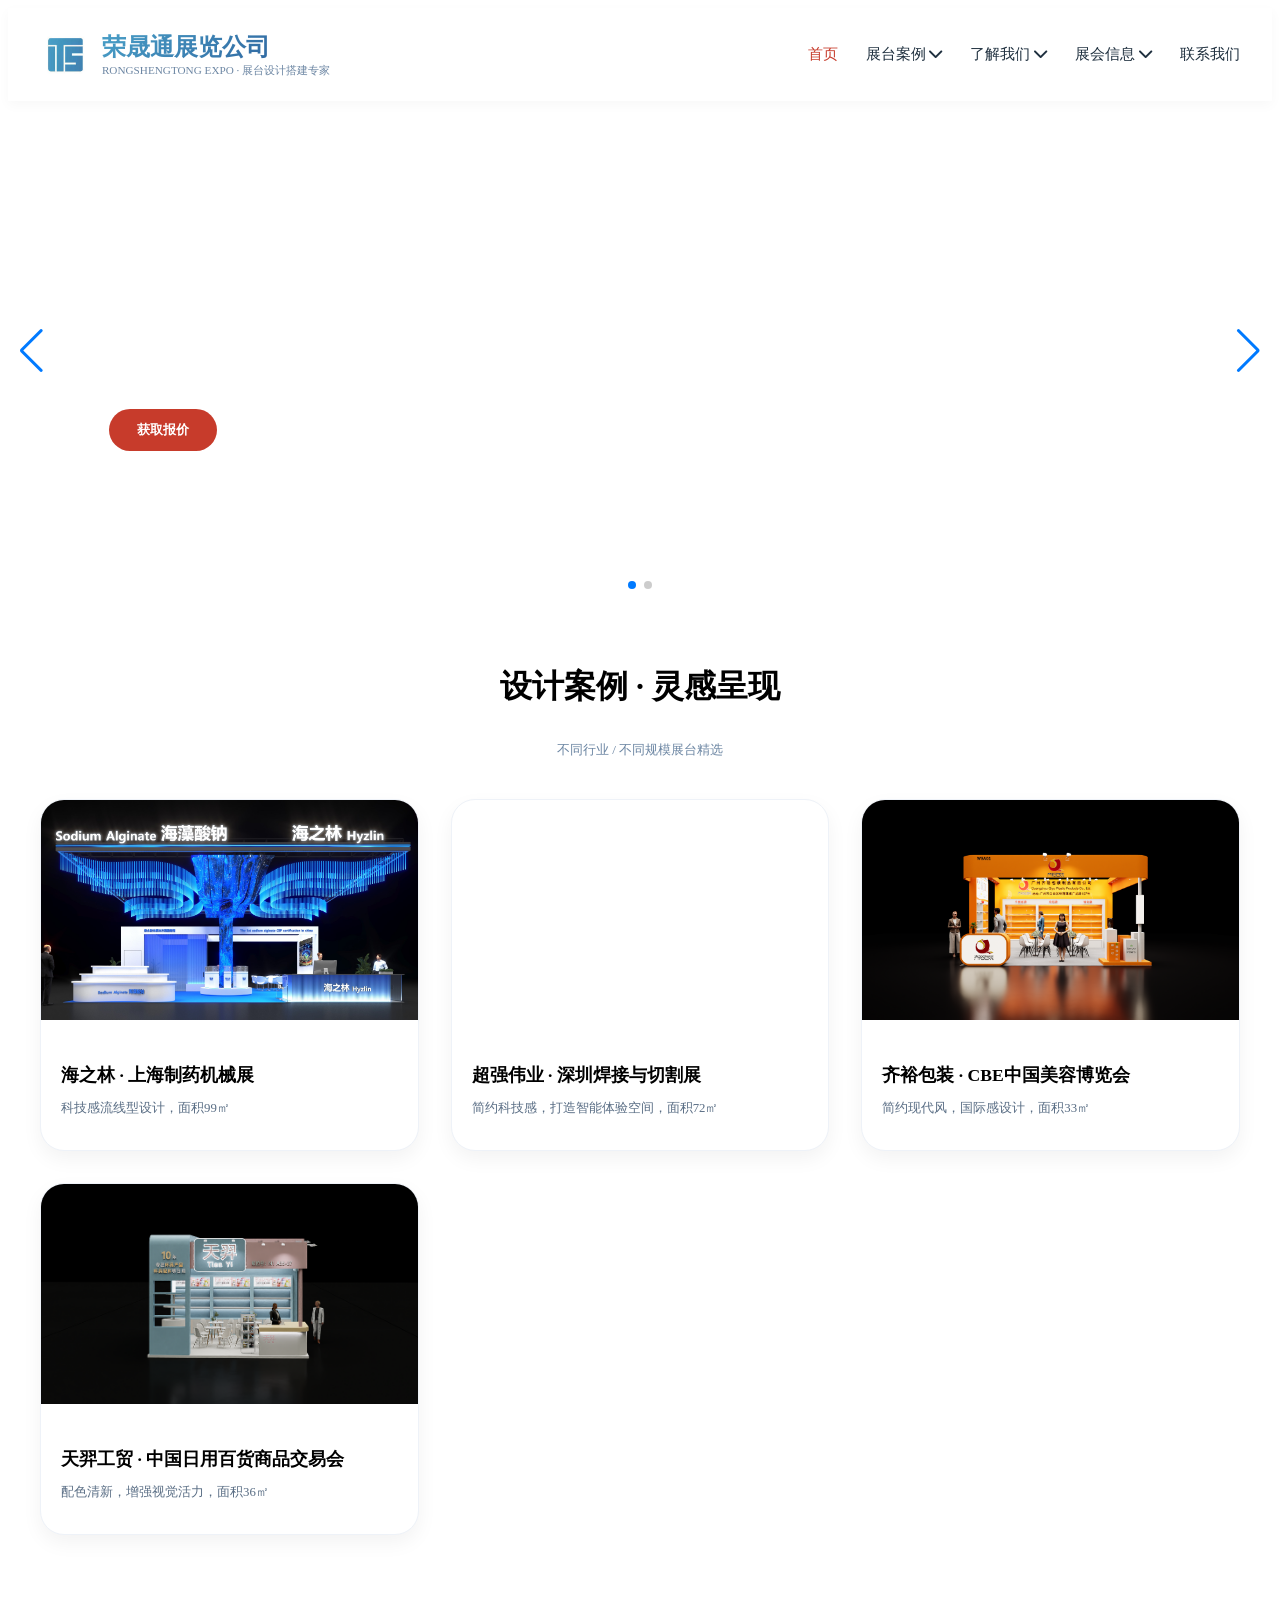
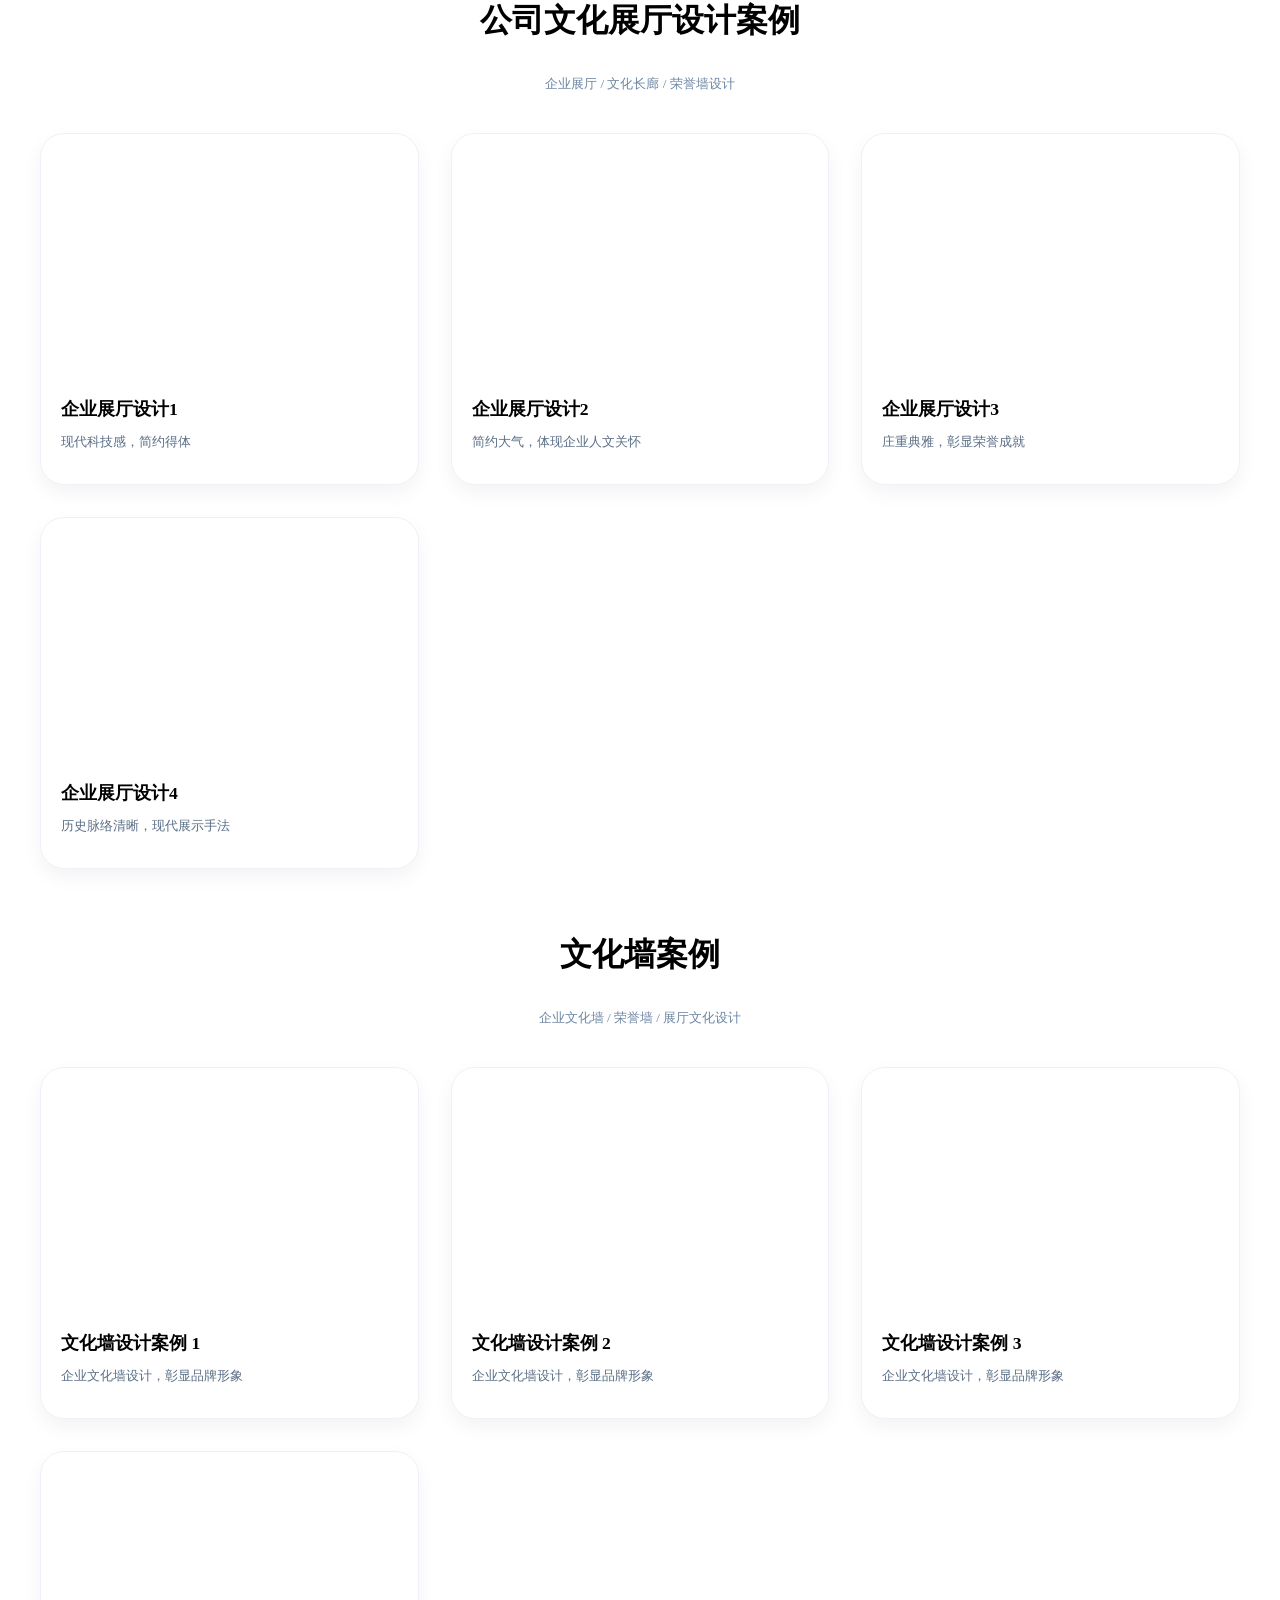
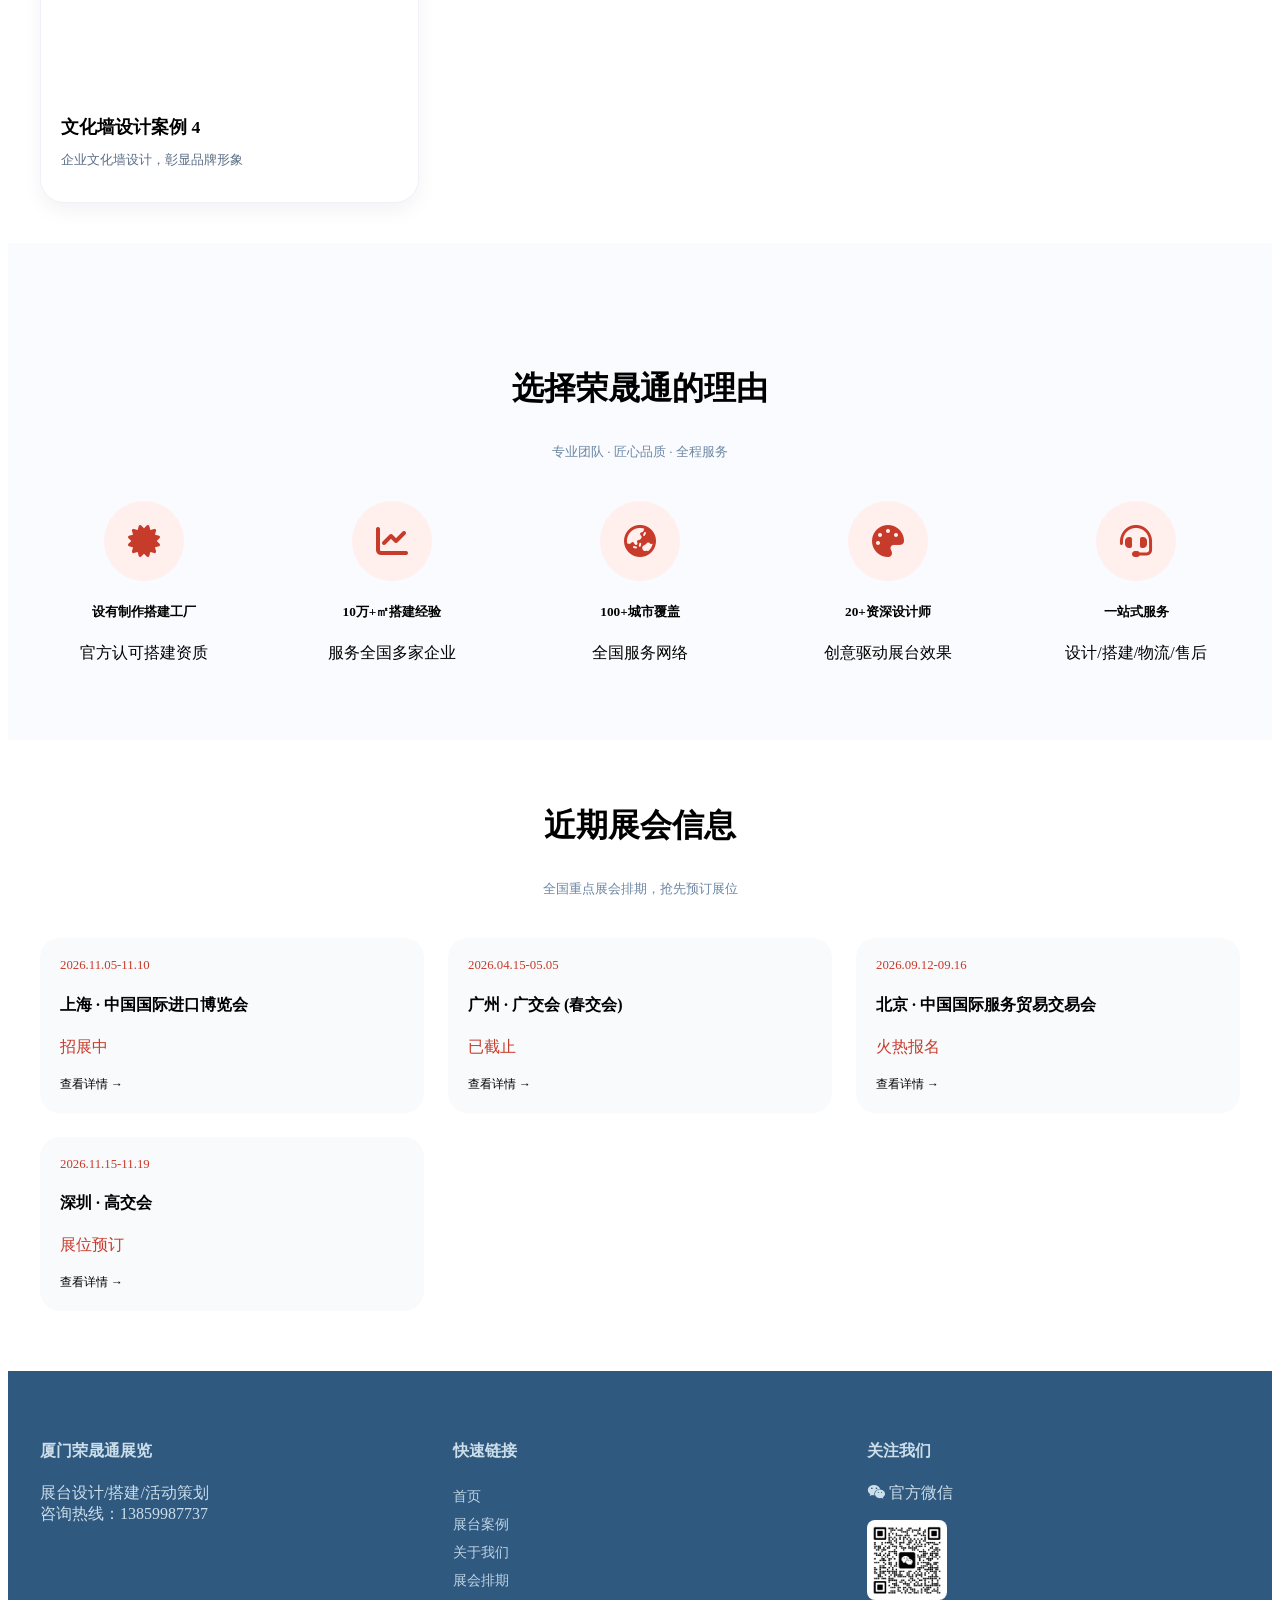
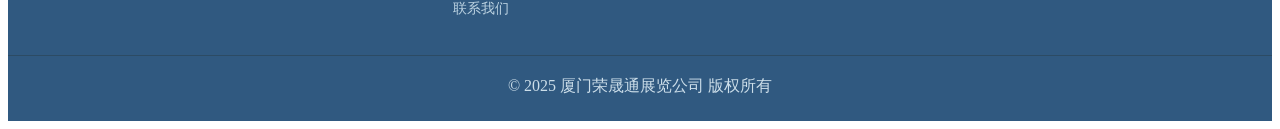
==== commit 31685069: "Update index.html" ====
--- a/index.html
+++ b/index.html
@@ -155,7 +155,76 @@
             margin-bottom: 8px;
         }
 
-        /* 注意：页脚样式已移至 common.css，此处不再重复定义 */
+        /* ---------- 灯箱样式 ---------- */
+        .lightbox {
+            display: none;
+            position: fixed;
+            top: 0;
+            left: 0;
+            width: 100%;
+            height: 100%;
+            background: rgba(0, 0, 0, 0.9);
+            z-index: 1000;
+            justify-content: center;
+            align-items: center;
+            flex-direction: column;
+        }
+        .lightbox.active {
+            display: flex;
+        }
+        .lightbox-img {
+            max-width: 90%;
+            max-height: 80%;
+            object-fit: contain;
+            border-radius: 8px;
+            box-shadow: 0 0 20px rgba(0,0,0,0.5);
+        }
+        .lightbox-close {
+            position: absolute;
+            top: 20px;
+            right: 30px;
+            font-size: 2rem;
+            color: white;
+            cursor: pointer;
+            background: none;
+            border: none;
+            z-index: 1001;
+        }
+        .lightbox-prev,
+        .lightbox-next {
+            position: absolute;
+            top: 50%;
+            transform: translateY(-50%);
+            font-size: 2rem;
+            color: white;
+            background: rgba(0,0,0,0.5);
+            width: 50px;
+            height: 50px;
+            border-radius: 50%;
+            display: flex;
+            align-items: center;
+            justify-content: center;
+            cursor: pointer;
+            transition: 0.2s;
+        }
+        .lightbox-prev:hover,
+        .lightbox-next:hover {
+            background: rgba(0,0,0,0.8);
+        }
+        .lightbox-prev {
+            left: 20px;
+        }
+        .lightbox-next {
+            right: 20px;
+        }
+        @media (max-width: 768px) {
+            .lightbox-prev,
+            .lightbox-next {
+                width: 40px;
+                height: 40px;
+                font-size: 1.5rem;
+            }
+        }
 
         @media (max-width: 1024px) {
             .mega-menu {
@@ -251,10 +320,24 @@
             <li class="nav-item has-mega">
                 <a href="case.html">展台案例 <i class="fas fa-chevron-down"></i></a>
                 <div class="mega-menu">
-                    <!-- 下拉菜单内容同之前，此处略 -->
                     <div class="mega-section"><h4>行业案例</h4><div class="mega-links"><div class="mega-link-item" onclick="location.href='case.html?category=tech'"><img src="images/case/case1-1.jpg" alt="科技"><div class="info"><h5>科技电子展台</h5><p>科技/机械设备展台设计</p></div></div><div class="mega-link-item" onclick="location.href='case.html?category=medical'"><img src="images/case/case5-1.jpg" alt="医疗"><div class="info"><h5>美容美妆展台</h5><p>美容/医疗健康展台设计搭建</p></div></div><div class="mega-link-item" onclick="location.href='case.html?category=auto'"><img src="images/case/case4-1.jpg" alt="日用礼品"><div class="info"><h5>日用礼品台</h5><p>日用品小展台设计</p></div></div></div></div>
                     <div class="mega-section"><h4>按展台规模</h4><div class="mega-links"><div class="mega-link-item" onclick="location.href='case.html?size=small'"><img src="images/case/case3-1.jpg" alt="小型"><div class="info"><h5>9㎡-36㎡精品展台</h5><p>轻巧灵动高性价比</p></div></div><div class="mega-link-item" onclick="location.href='case.html?size=medium'"><img src="images/case/case2-1.jpg" alt="中型"><div class="info"><h5>36㎡-72㎡特装展台</h5><p>创意与功能融合</p></div></div><div class="mega-link-item" onclick="location.href='case.html?size=large'"><img src="images/case/case7-1.jpg" alt="大型"><div class="info"><h5>80㎡+ 大型展位</h5><p>品牌地标级展台</p></div></div></div></div>
-                    <div class="mega-company"><div class="mega-link-item" onclick="location.href='case.html?built=true'"><i class="fas fa-star" style="font-size:1.5rem; color:#c73b2b;"></i><div class="info"><h5>落地案例精选</h5><p>成功搭建展台合集 →</p></div></div><div class="mega-link-item" onclick="location.href='case.html'"><i class="fas fa-th-large" style="font-size:1.5rem; color:#1e4a6e;"></i><div class="info"><h5>全部案例</h5><p>查看所有设计作品 →</p></div></div></div>
+                    <div class="mega-company">
+                        <!-- <div class="mega-link-item" onclick="location.href='case.html?built=true'"><i class="fas fa-star"
+                                style="font-size:1.5rem; color:#c73b2b;"></i>
+                            <div class="info">
+                                <h5>落地案例精选</h5>
+                                <p>成功搭建展台合集 →</p>
+                            </div>
+                        </div> -->
+                        <div class="mega-link-item" onclick="location.href='case.html'"><i class="fas fa-th-large"
+                                style="font-size:1.5rem; color:#1e4a6e;"></i>
+                            <div class="info">
+                                <h5>全部案例</h5>
+                                <p>查看所有设计作品 →</p>
+                            </div>
+                        </div>
+                    </div>
                 </div>
             </li>
 
@@ -263,7 +346,7 @@
                 <a href="about.html">了解我们 <i class="fas fa-chevron-down"></i></a>
                 <div class="mega-menu">
                     <div style="display: flex; gap: 24px;">
-                        <img src="https://picsum.photos/id/104/120/120" style="border-radius: 16px; width: 100px; height: 100px; object-fit: cover;">
+                        <img loading="lazy" src="https://picsum.photos/id/104/120/120" style="border-radius: 16px; width: 100px; height: 100px; object-fit: cover;">
                         <div>
                             <h4 style="color:#1e4a6e;">厦门荣晟通展览</h4>
                             <p style="font-size: 0.8rem; margin: 8px 0;">专注展览行业15年，为500+企业提供展台设计、搭建一站式服务，在全国多地拥有合作搭建商。</p>
@@ -319,6 +402,18 @@
     <div class="case-grid" id="caseGrid"></div>
 </div>
 
+<!-- 新增：公司文化展厅设计案例 -->
+<div class="container">
+    <div class="section-title"><h3>公司文化展厅设计案例</h3><small>企业展厅 / 文化长廊 / 荣誉墙设计</small></div>
+    <div class="case-grid" id="hallGrid"></div>
+</div>
+
+<!-- 新增：扩展业务 · 文化墙案例 -->
+<div class="container">
+    <div class="section-title"><h3>文化墙案例</h3><small>企业文化墙 / 荣誉墙 / 展厅文化设计</small></div>
+    <div class="case-grid" id="whqGrid"></div>
+</div>
+
 <!-- 选择我们的理由 (5个核心点) -->
 <div class="feature-section">
     <div class="container">
@@ -363,6 +458,14 @@
     </div>
     <div class="container" style="text-align:center; margin-top:32px; border-top:1px solid #2c4b64; padding-top:20px;">© 2025 厦门荣晟通展览公司 版权所有</div>
 </footer>
+
+<!-- 灯箱结构 -->
+<div id="lightbox" class="lightbox">
+    <button class="lightbox-close"><i class="fas fa-times"></i></button>
+    <button class="lightbox-prev"><i class="fas fa-chevron-left"></i></button>
+    <img class="lightbox-img" alt="放大图片">
+    <button class="lightbox-next"><i class="fas fa-chevron-right"></i></button>
+</div>
 
 <script src="https://cdn.jsdelivr.net/npm/swiper@11/swiper-bundle.min.js"></script>
 <script src="common.js"></script>
@@ -384,10 +487,127 @@
         `).join('');
     }
 
+        // 公司文化展厅案例数据（根据图片命名规则，假设有3个案例，每个案例有2-5张图片）
+        // 此处定义封面图片路径和案例ID
+        const hallCases = [
+    { id: 1, img: "images/whq/whzt_case1-1.jpg", title: "企业展厅设计1", desc: "现代科技感，简约得体" },
+    { id: 2, img: "images/whq/whzt_case2-1.jpg", title: "企业展厅设计2", desc: "简约大气，体现企业人文关怀" },
+    { id: 3, img: "images/whq/whzt_case3-1.jpg", title: "企业展厅设计3", desc: "庄重典雅，彰显荣誉成就" },
+    { id: 4, img: "images/whq/whzt_case4-1.jpg", title: "企业展厅设计4", desc: "历史脉络清晰，现代展示手法" }
+];
+        function renderHallCases() {
+            const grid = document.getElementById("hallGrid");
+            if(grid) grid.innerHTML = hallCases.map(c => `
+                <div class="case-card" onclick="location.href='hall-detail.html?id=${c.id}'">
+                    <div class="case-img" data-src="${c.img}" style="background-size: cover; background-position: center;"></div>
+                    <div class="case-info"><h4>${c.title}</h4><p>${c.desc}</p></div>
+                </div>
+            `).join('');
+            // 为展厅案例卡片背景图实现懒加载
+            lazyLoadBackgroundImages('#hallGrid .case-img');
+        }
+
+
+    // 文化墙案例数据（与之前相同）
+        const whqImages = [];
+        for (let i = 1; i <= 4; i++) {
+            whqImages.push({ img: `images/whq/whq_case${i}.jpg`, title: `文化墙设计案例 ${i}`, desc: '企业文化墙设计，彰显品牌形象' });
+        }
+        function renderWhq() {
+            const grid = document.getElementById("whqGrid");
+            if(grid) grid.innerHTML = whqImages.map((item, idx) => `
+                <div class="case-card" data-img-src="${item.img}">
+                    <div class="case-img" data-src="${item.img}" style="background-size: cover; background-position: center;"></div>
+                    <div class="case-info"><h4>${item.title}</h4><p>${item.desc}</p></div>
+                </div>
+            `).join('');
+            // 为文化墙卡片添加点击放大事件（不跳转）
+            document.querySelectorAll('#whqGrid .case-card').forEach(card => {
+                card.addEventListener('click', (e) => {
+                    e.stopPropagation();
+                    const imgUrl = card.getAttribute('data-img-src') || card.querySelector('.case-img')?.getAttribute('data-src');
+                    if (imgUrl) openLightboxWithImage(imgUrl);
+                });
+            });
+            lazyLoadBackgroundImages('#whqGrid .case-img');
+        }
+
+        // 懒加载背景图片
+        function lazyLoadBackgroundImages(selector) {
+            const images = document.querySelectorAll(selector);
+            const observer = new IntersectionObserver((entries) => {
+                entries.forEach(entry => {
+                    if (entry.isIntersecting) {
+                        const img = entry.target;
+                        const src = img.getAttribute('data-src');
+                        if (src) {
+                            img.style.backgroundImage = `url('${src}')`;
+                            observer.unobserve(img);
+                        }
+                    }
+                });
+            }, { rootMargin: '100px' });
+            images.forEach(img => observer.observe(img));
+        }
+
+        // 灯箱功能（用于文化墙单图放大）
+        let currentImageList = [];
+        let currentIndex = 0;
+        function openLightboxWithImage(url) {
+            currentImageList = [url];
+            currentIndex = 0;
+            const lightbox = document.getElementById('lightbox');
+            const lightboxImg = lightbox.querySelector('.lightbox-img');
+            lightboxImg.src = url;
+            lightbox.classList.add('active');
+            document.body.style.overflow = 'hidden';
+            const prevBtn = lightbox.querySelector('.lightbox-prev');
+            const nextBtn = lightbox.querySelector('.lightbox-next');
+            if (currentImageList.length <= 1) {
+                prevBtn.style.display = 'none';
+                nextBtn.style.display = 'none';
+            } else {
+                prevBtn.style.display = 'flex';
+                nextBtn.style.display = 'flex';
+            }
+        }
+        function initLightbox() {
+            const lightbox = document.getElementById('lightbox');
+            const lightboxImg = lightbox.querySelector('.lightbox-img');
+            const closeBtn = lightbox.querySelector('.lightbox-close');
+            const prevBtn = lightbox.querySelector('.lightbox-prev');
+            const nextBtn = lightbox.querySelector('.lightbox-next');
+            function closeLightbox() {
+                lightbox.classList.remove('active');
+                document.body.style.overflow = '';
+            }
+            function nextImage() {
+                if (currentImageList.length === 0) return;
+                currentIndex = (currentIndex + 1) % currentImageList.length;
+                lightboxImg.src = currentImageList[currentIndex];
+            }
+            function prevImage() {
+                if (currentImageList.length === 0) return;
+                currentIndex = (currentIndex - 1 + currentImageList.length) % currentImageList.length;
+                lightboxImg.src = currentImageList[currentIndex];
+            }
+            closeBtn.addEventListener('click', closeLightbox);
+            prevBtn.addEventListener('click', prevImage);
+            nextBtn.addEventListener('click', nextImage);
+            lightbox.addEventListener('click', (e) => { if (e.target === lightbox) closeLightbox(); });
+            document.addEventListener('keydown', (e) => {
+                if (!lightbox.classList.contains('active')) return;
+                if (e.key === 'Escape') closeLightbox();
+                if (e.key === 'ArrowRight') nextImage();
+                if (e.key === 'ArrowLeft') prevImage();
+            });
+        }
+
+
     // 展会资讯数据
     const expoNews = [
         { city: "上海", name: "中国国际进口博览会", date: "2026.11.05-11.10", status: "招展中" },
-        { city: "广州", name: "广交会 (春交会)", date: "2026.04.15-05.05", status: "即将截止" },
+        { city: "广州", name: "广交会 (春交会)", date: "2026.04.15-05.05", status: "已截止" },
         { city: "北京", name: "中国国际服务贸易交易会", date: "2026.09.12-09.16", status: "火热报名" },
         { city: "深圳", name: "高交会", date: "2026.11.15-11.19", status: "展位预订" }
     ];
@@ -405,10 +625,14 @@
 
     // 轮播图初始化
     new Swiper('.mySwiper', { loop: true, autoplay: { delay: 4000 }, pagination: { el: '.swiper-pagination' }, navigation: { nextEl: '.swiper-button-next', prevEl: '.swiper-button-prev' } });
-    new Swiper('.testimonialSwiper', { loop: true, autoplay: { delay: 3000 }, slidesPerView: 1, spaceBetween: 30, breakpoints: { 768: { slidesPerView: 2 } }, pagination: { el: '.swiper-pagination', clickable: true } });
+    // 客户好评轮播（已注释，若启用则取消注释）
+    // new Swiper('.testimonialSwiper', { loop: true, autoplay: { delay: 3000 }, slidesPerView: 1, spaceBetween: 30, breakpoints: { 768: { slidesPerView: 2 } }, pagination: { el: '.swiper-pagination', clickable: true } });
 
     renderCases();
+    renderHallCases();
+    renderWhq();
     renderExpoNews();
+    initLightbox();
     // 移动端菜单初始化已在 common.js 中完成，无需重复调用
 </script>
 </body>
